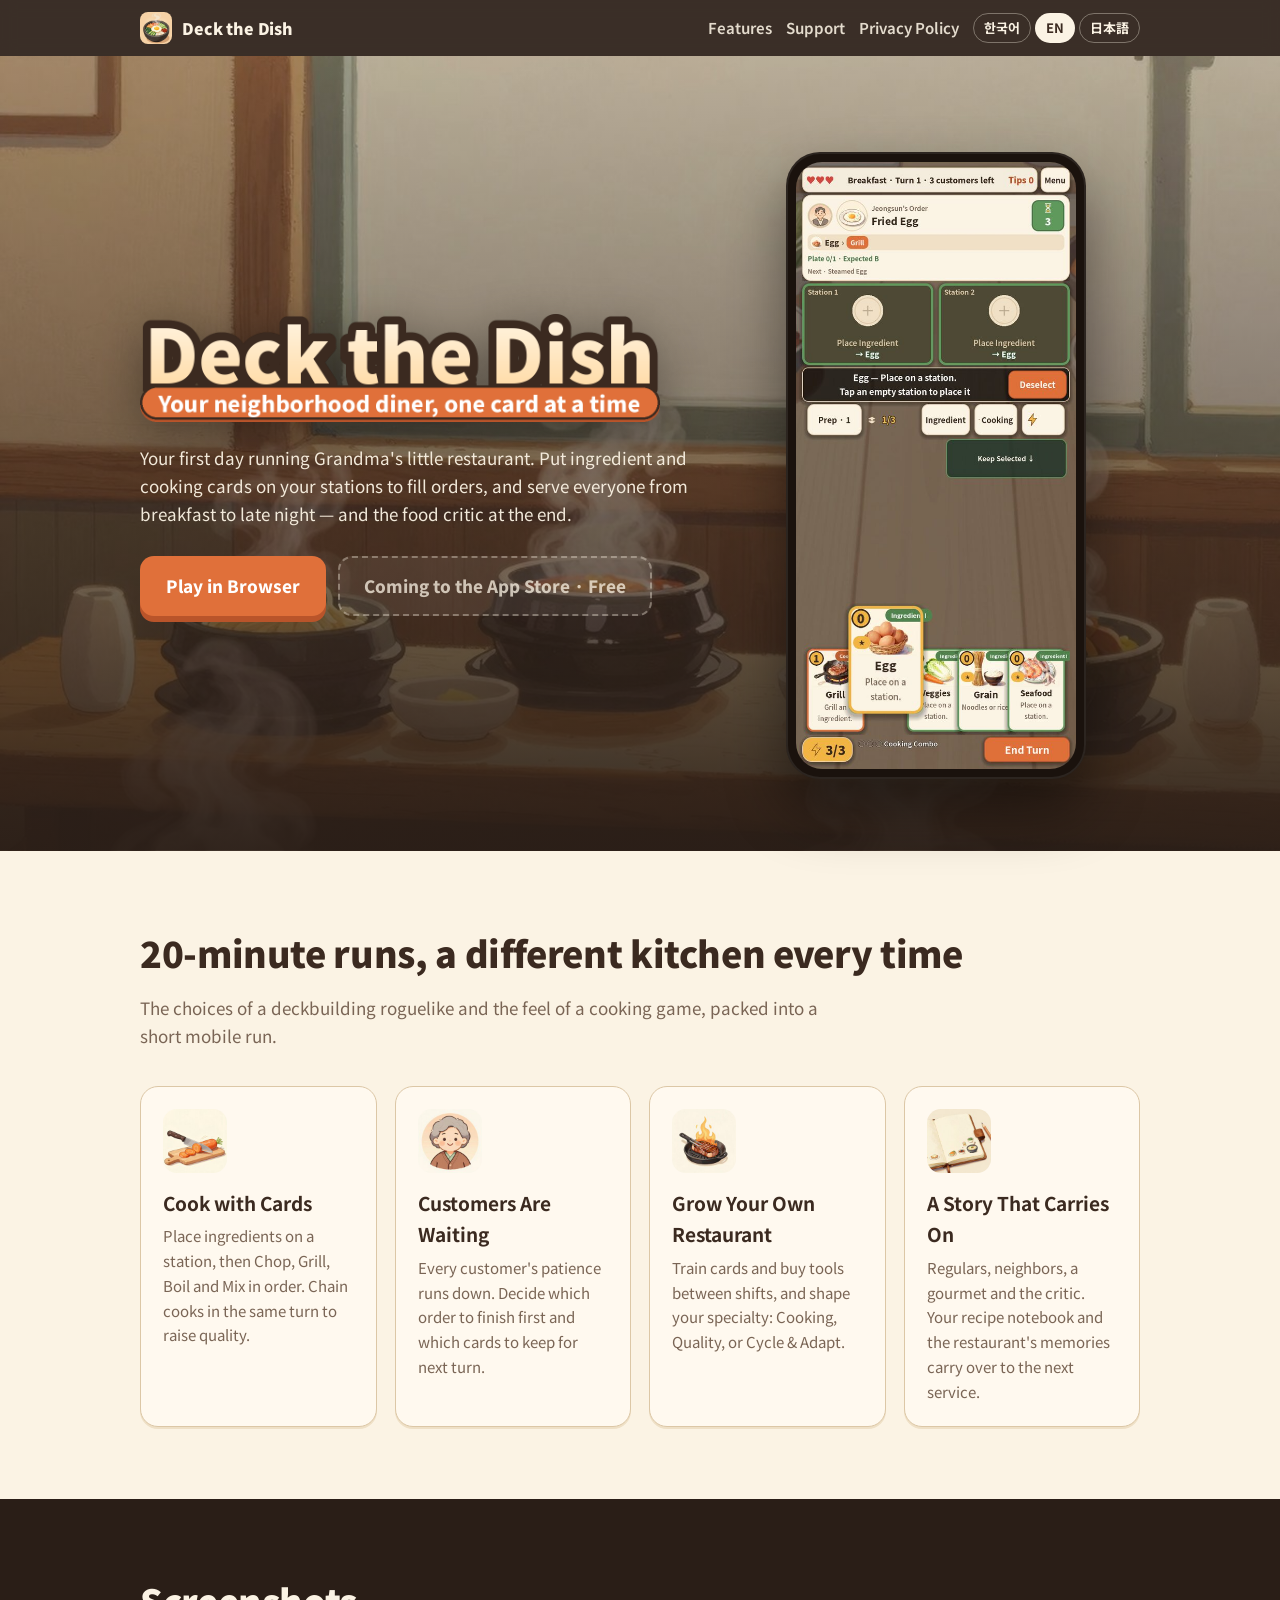
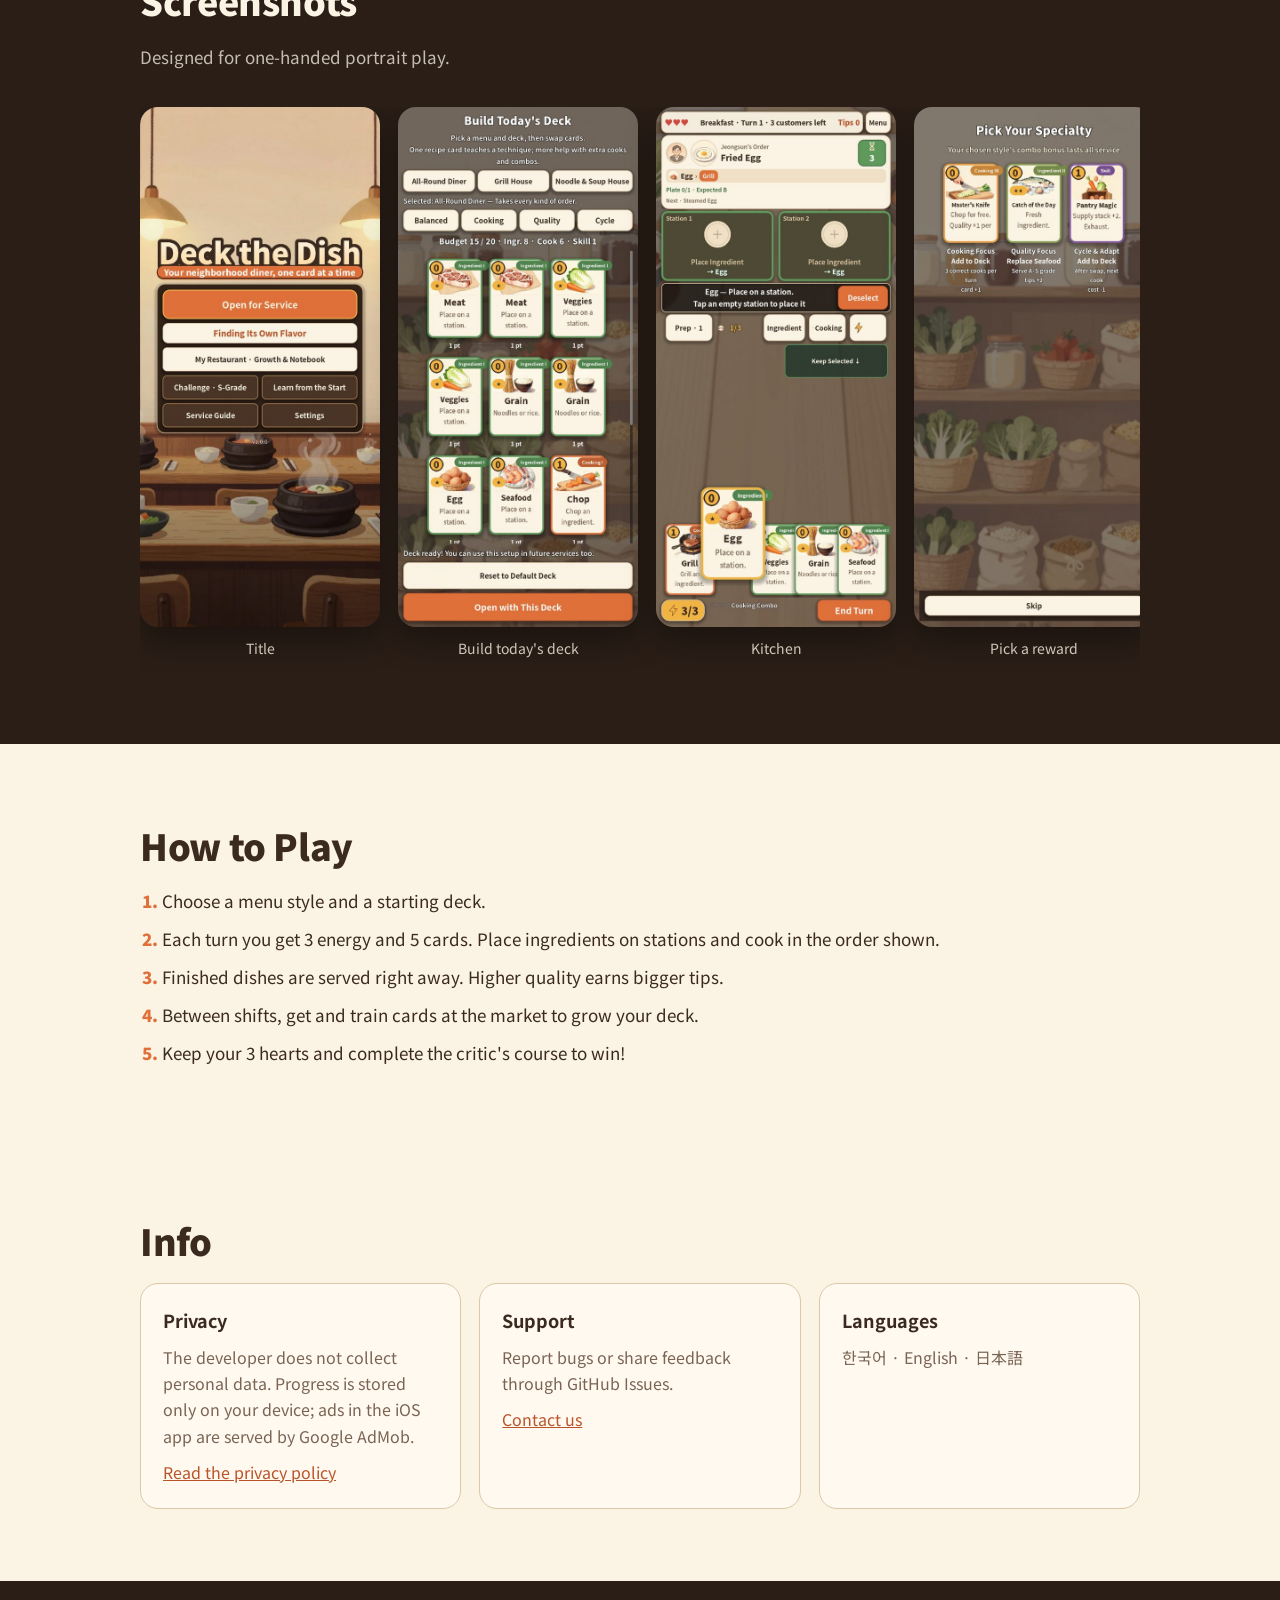
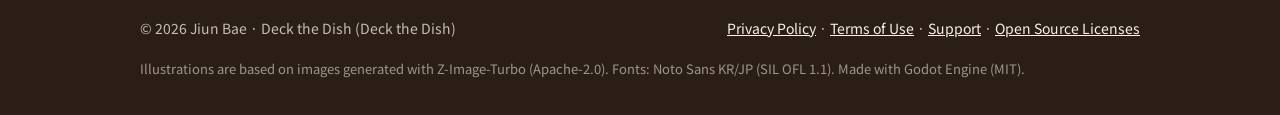
==== index.html @ 9293ccc4 "Launch site: landing, privacy, terms, support, licenses and web build Co-Authored-By: Claude Opus 5." ====
<!doctype html>
<html lang="ko">
<head>
<meta charset="utf-8">
<meta name="viewport" content="width=device-width, initial-scale=1, viewport-fit=cover">
<title>Deck the Dish</title>
<meta name="description" content="주방덱 (Deck the Dish) — 카드로 차리는 동네 식당. A cozy deckbuilding cooking roguelike. キッチンデッキ — カードで営む町の食堂。">
<meta property="og:title" content="주방덱 · Deck the Dish · キッチンデッキ">
<meta property="og:description" content="A cozy deckbuilding cooking roguelike: run Grandma's neighborhood restaurant one card at a time.">
<meta property="og:image" content="https://jiunbae.github.io/deckthedish/assets/og.jpg">
<meta name="theme-color" content="#2a1e17">
<link rel="icon" href="assets/icon-192.png">
<link rel="apple-touch-icon" href="assets/icon-180.png">
<link rel="preconnect" href="https://fonts.googleapis.com">
<link rel="preconnect" href="https://fonts.gstatic.com" crossorigin>
<link href="https://fonts.googleapis.com/css2?family=Noto+Sans+JP:wght@400;700;900&family=Noto+Sans+KR:wght@400;700;900&display=swap" rel="stylesheet">
<link rel="stylesheet" href="style.css">
<script src="site.js" defer></script>
</head>
<body>
<header class="bar">
  <div class="wrap">
    <a class="brand" href="./"><img src="assets/icon-192.png" alt=""><span data-i18n="brand">주방덱</span></a>
    <nav>
      <a href="./#features" data-i18n="nav.features">특징</a>
      <a href="support.html" data-i18n="nav.support">지원</a>
      <a href="privacy.html" data-i18n="nav.privacy">개인정보 처리방침</a>
      <div class="lang" role="group" aria-label="Language">
        <button type="button" data-lang="ko" aria-pressed="true">한국어</button>
        <button type="button" data-lang="en" aria-pressed="false">EN</button>
        <button type="button" data-lang="ja" aria-pressed="false">日本語</button>
      </div>
    </nav>
  </div>
</header>

<main>
  <div class="hero" style="--hero-img: url('assets/hero.jpg')">
    <div class="wrap">
      <div>
        <h1 class="wordmark"><img data-wordmark src="assets/wordmark_ko.png" alt="주방덱 — 카드로 차리는 동네 식당"></h1>
        <p class="lead" data-i18n="hero.lead">할머니의 작은 식당을 맡은 첫 하루.</p>
        <div class="cta">
          <a class="btn primary" href="play/" data-i18n="hero.play">브라우저에서 플레이</a>
          <span class="btn soon" data-i18n="hero.ios">App Store 출시 예정</span>
        </div>
      </div>
      <div class="phone"><img data-shot="kitchen" src="shots/ko/kitchen.jpg" alt="Kitchen screen"></div>
    </div>
  </div>

  <section id="features">
    <div class="wrap">
      <h2 data-i18n="features.title">한 판 20분, 매번 다른 주방</h2>
      <p class="sub" data-i18n="features.sub"></p>
      <div class="features">
        <article class="feature">
          <div class="icon"><img src="assets/f-cook.jpg" alt=""></div>
          <h3 data-i18n="f1.title"></h3><p data-i18n="f1.text"></p>
        </article>
        <article class="feature">
          <div class="icon"><img src="assets/f-customer.jpg" alt=""></div>
          <h3 data-i18n="f2.title"></h3><p data-i18n="f2.text"></p>
        </article>
        <article class="feature">
          <div class="icon"><img src="assets/f-grow.jpg" alt=""></div>
          <h3 data-i18n="f3.title"></h3><p data-i18n="f3.text"></p>
        </article>
        <article class="feature">
          <div class="icon"><img src="assets/f-story.jpg" alt=""></div>
          <h3 data-i18n="f4.title"></h3><p data-i18n="f4.text"></p>
        </article>
      </div>
    </div>
  </section>

  <section class="shots">
    <div class="wrap">
      <h2 data-i18n="shots.title">스크린샷</h2>
      <p class="sub" data-i18n="shots.sub"></p>
      <div class="shot-row">
        <figure><img data-shot="title" src="shots/ko/title.jpg" alt="" loading="lazy"><figcaption data-i18n="shot.1"></figcaption></figure>
        <figure><img data-shot="deck" src="shots/ko/deck.jpg" alt="" loading="lazy"><figcaption data-i18n="shot.2"></figcaption></figure>
        <figure><img data-shot="kitchen" src="shots/ko/kitchen.jpg" alt="" loading="lazy"><figcaption data-i18n="shot.3"></figcaption></figure>
        <figure><img data-shot="reward" src="shots/ko/reward.jpg" alt="" loading="lazy"><figcaption data-i18n="shot.4"></figcaption></figure>
        <figure><img data-shot="shop" src="shots/ko/shop.jpg" alt="" loading="lazy"><figcaption data-i18n="shot.5"></figcaption></figure>
      </div>
    </div>
  </section>

  <section id="how" class="how">
    <div class="wrap">
      <h2 data-i18n="how.title">플레이 방법</h2>
      <ol>
        <li data-i18n="how.1"></li>
        <li data-i18n="how.2"></li>
        <li data-i18n="how.3"></li>
        <li data-i18n="how.4"></li>
        <li data-i18n="how.5"></li>
      </ol>
    </div>
  </section>

  <section id="info">
    <div class="wrap">
      <h2 data-i18n="info.title">안내</h2>
      <div class="info">
        <div class="card">
          <h3 data-i18n="info.privacy.title"></h3>
          <p data-i18n="info.privacy.text"></p>
          <a href="privacy.html" data-i18n="info.privacy.link"></a>
        </div>
        <div class="card" id="support">
          <h3 data-i18n="info.support.title"></h3>
          <p data-i18n="info.support.text"></p>
          <a href="support.html" data-i18n="info.support.link"></a>
        </div>
        <div class="card">
          <h3 data-i18n="info.lang.title"></h3>
          <p data-i18n="info.lang.text"></p>
        </div>
      </div>
    </div>
  </section>
</main>

<footer>
  <div class="wrap">
    <span>© 2026 Jiun Bae · <span data-i18n="brand">주방덱</span> (Deck the Dish)</span>
    <span class="links">
      <a href="privacy.html" data-i18n="nav.privacy">개인정보 처리방침</a> ·
      <a href="terms.html" data-i18n="nav.terms">이용약관</a> ·
      <a href="support.html" data-i18n="nav.support">지원</a> ·
      <a href="licenses.html" data-i18n="nav.licenses">오픈소스 라이선스</a>
    </span>
    <span class="credits" data-i18n="footer.credits"></span>
  </div>
</footer>
</body>
</html>
---- style.css ----
:root {
  --ink: #3b2a20;
  --ink-soft: #7a6555;
  --paper: #fbf3e4;
  --paper-dark: #efe0c6;
  --line: #dcc7a6;
  --bg: #2a1e17;
  --accent: #e0703a;
  --accent-dark: #b9542a;
  --honey: #f2b544;
  --sage: #5f9a5c;
  color-scheme: light;
}

* { box-sizing: border-box; }

html { scroll-behavior: smooth; }

body {
  margin: 0;
  font-family: "Noto Sans KR", "Noto Sans JP", system-ui, -apple-system, "Apple SD Gothic Neo", "Hiragino Sans", sans-serif;
  color: var(--ink);
  background: var(--paper);
  line-height: 1.65;
  -webkit-font-smoothing: antialiased;
}

body:lang(ja) { font-family: "Noto Sans JP", "Noto Sans KR", system-ui, "Hiragino Sans", sans-serif; }

a { color: var(--accent-dark); }

img { max-width: 100%; display: block; }

.wrap { max-width: 1040px; margin: 0 auto; padding-inline: 20px; }

/* 상단 바 */
.bar {
  position: sticky;
  top: 0;
  z-index: 10;
  background: rgba(42, 30, 23, 0.92);
  backdrop-filter: blur(8px);
  color: var(--paper);
}
.bar .wrap { display: flex; align-items: center; gap: 16px; min-height: 56px; flex-wrap: wrap; }
.brand { display: flex; align-items: center; gap: 10px; font-weight: 900; letter-spacing: -0.01em; color: var(--paper); text-decoration: none; }
.brand img { width: 32px; height: 32px; border-radius: 8px; }
.bar nav { margin-left: auto; display: flex; gap: 14px; align-items: center; flex-wrap: wrap; }
.bar nav a { color: var(--paper); text-decoration: none; font-weight: 600; font-size: 15px; opacity: 0.88; }
.bar nav a:hover { opacity: 1; }
.lang { display: flex; gap: 4px; }
.lang button {
  font: inherit; font-size: 13px; font-weight: 700;
  border: 1px solid rgba(251, 243, 228, 0.35); background: transparent; color: var(--paper);
  border-radius: 999px; padding: 3px 10px; cursor: pointer;
}
.lang button[aria-pressed="true"] { background: var(--paper); color: var(--ink); }

/* 첫 화면 */
.hero {
  position: relative;
  color: var(--paper);
  background: var(--bg) center 35% / cover no-repeat;
  background-image: linear-gradient(180deg, rgba(42, 30, 23, 0.25) 0%, rgba(42, 30, 23, 0.55) 55%, rgba(42, 30, 23, 0.95) 100%), var(--hero-img);
  padding-block: 96px 72px;
}
.hero .wrap { display: grid; gap: 40px; grid-template-columns: 1.15fr 0.85fr; align-items: center; }
.hero h1 { font-size: clamp(40px, 7vw, 72px); line-height: 1.05; margin: 0 0 12px; font-weight: 900; letter-spacing: -0.02em; text-shadow: 0 3px 0 rgba(0, 0, 0, 0.35); }
.hero .tagline { font-size: clamp(18px, 2.4vw, 22px); font-weight: 700; margin: 0 0 18px; color: #ffe6c2; }
.hero p.lead { font-size: 17px; max-width: 34em; margin: 0 0 28px; opacity: 0.95; }
.cta { display: flex; gap: 12px; flex-wrap: wrap; }
.btn {
  display: inline-flex; align-items: center; justify-content: center; gap: 8px;
  padding: 14px 24px; border-radius: 14px; font-weight: 800; font-size: 17px; text-decoration: none;
  border: 2px solid transparent; transition: transform 0.15s ease, box-shadow 0.15s ease;
}
.btn:hover { transform: translateY(-2px); }
.btn.primary { background: var(--accent); color: #fff; box-shadow: 0 6px 0 var(--accent-dark); }
.btn.ghost { background: rgba(251, 243, 228, 0.12); color: var(--paper); border-color: rgba(251, 243, 228, 0.5); }
.btn.soon { background: rgba(251, 243, 228, 0.08); color: rgba(251, 243, 228, 0.75); border: 2px dashed rgba(251, 243, 228, 0.35); cursor: default; }
.btn.soon:hover { transform: none; }
.phone {
  justify-self: center;
  width: min(300px, 80vw);
  border-radius: 34px;
  padding: 10px;
  background: #1a120d;
  box-shadow: 0 30px 60px rgba(0, 0, 0, 0.45), inset 0 0 0 2px rgba(255, 255, 255, 0.08);
}
.phone img { border-radius: 26px; width: 100%; aspect-ratio: 720 / 1560; object-fit: cover; }

/* 본문 구역 */
section { padding-block: 72px; }
section h2 { font-size: clamp(26px, 4vw, 36px); margin: 0 0 12px; font-weight: 900; letter-spacing: -0.01em; }
section .sub { color: var(--ink-soft); margin: 0 0 36px; font-size: 17px; max-width: 40em; }

.features { display: grid; grid-template-columns: repeat(auto-fit, minmax(230px, 1fr)); gap: 18px; }
.feature {
  background: #fff9ef; border: 1px solid var(--line); border-radius: 18px; padding: 22px;
  box-shadow: 0 2px 0 var(--paper-dark);
}
.feature .icon { width: 64px; height: 64px; border-radius: 14px; overflow: hidden; margin-bottom: 14px; background: var(--paper-dark); }
.feature .icon img { width: 100%; height: 100%; object-fit: cover; }
.feature h3 { margin: 0 0 6px; font-size: 19px; }
.feature p { margin: 0; color: var(--ink-soft); font-size: 15px; }

.shots { background: var(--bg); color: var(--paper); }
.shots .sub { color: rgba(251, 243, 228, 0.75); }
.shot-row { display: flex; gap: 18px; overflow-x: auto; padding-bottom: 12px; scroll-snap-type: x mandatory; }
.shot-row figure { margin: 0; flex: 0 0 auto; width: min(240px, 62vw); scroll-snap-align: start; }
.shot-row img { border-radius: 18px; aspect-ratio: 720 / 1560; object-fit: cover; width: 100%; box-shadow: 0 14px 30px rgba(0, 0, 0, 0.35); }
.shot-row figcaption { font-size: 14px; margin-top: 10px; opacity: 0.8; text-align: center; }

.how ol { margin: 0; padding-left: 1.3em; display: grid; gap: 10px; font-size: 17px; }
.how li::marker { color: var(--accent); font-weight: 900; }

.info { display: grid; grid-template-columns: repeat(auto-fit, minmax(260px, 1fr)); gap: 18px; }
.info .card { background: #fff9ef; border: 1px solid var(--line); border-radius: 18px; padding: 22px; }
.info h3 { margin: 0 0 8px; font-size: 18px; }
.info p { margin: 0 0 10px; color: var(--ink-soft); }

footer { background: var(--bg); color: rgba(251, 243, 228, 0.75); padding-block: 36px; font-size: 14px; }
footer .wrap { display: flex; gap: 18px; flex-wrap: wrap; justify-content: space-between; }
footer a { color: var(--paper); }

/* 문서 페이지 (개인정보 처리방침) */
.doc { padding-block: 56px 80px; }
.doc .wrap { max-width: 760px; }
.doc h1 { font-size: 34px; margin: 0 0 6px; }
.doc .meta { color: var(--ink-soft); margin: 0 0 32px; }
.doc h2 { font-size: 21px; margin: 32px 0 8px; }
.doc p, .doc li { font-size: 16px; }

[data-lang-block] { display: none; }
[data-lang-block].on { display: block; }

@media (max-width: 760px) {
  .hero { padding-block: 56px 48px; }
  .hero .wrap { grid-template-columns: 1fr; }
  .phone { width: min(240px, 70vw); }
  section { padding-block: 52px; }
}

.doc h3 { font-size: 17px; margin: 22px 0 4px; }
pre.license {
  white-space: pre-wrap; word-break: break-word;
  background: #fff9ef; border: 1px solid var(--line); border-radius: 12px;
  padding: 16px; font-size: 13px; line-height: 1.55; color: var(--ink-soft);
  max-height: 420px; overflow: auto;
}
footer .links a { color: var(--paper); }
footer .credits { flex-basis: 100%; font-size: 13px; opacity: 0.75; }

.hero h1.wordmark { margin: 0 0 22px; }
.hero h1.wordmark img { width: min(520px, 100%); height: auto; filter: drop-shadow(0 10px 24px rgba(0, 0, 0, 0.35)); }
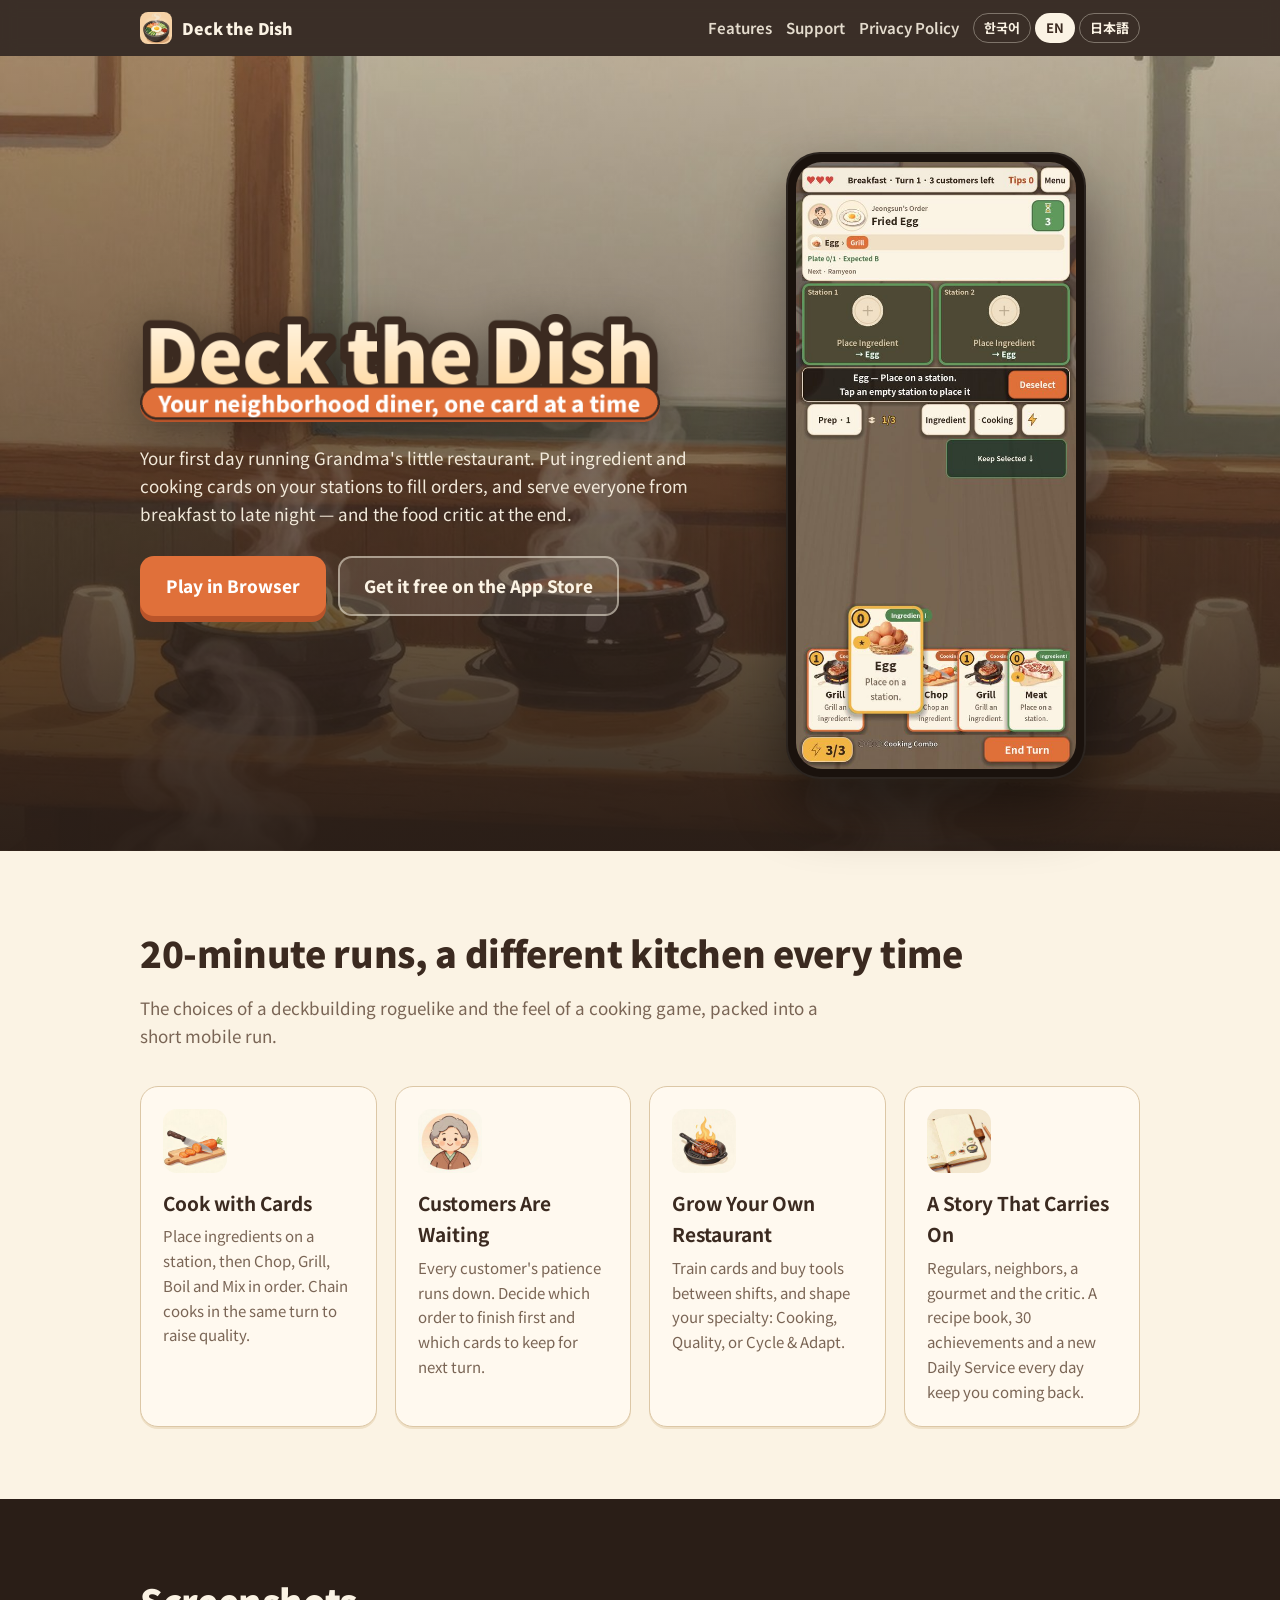
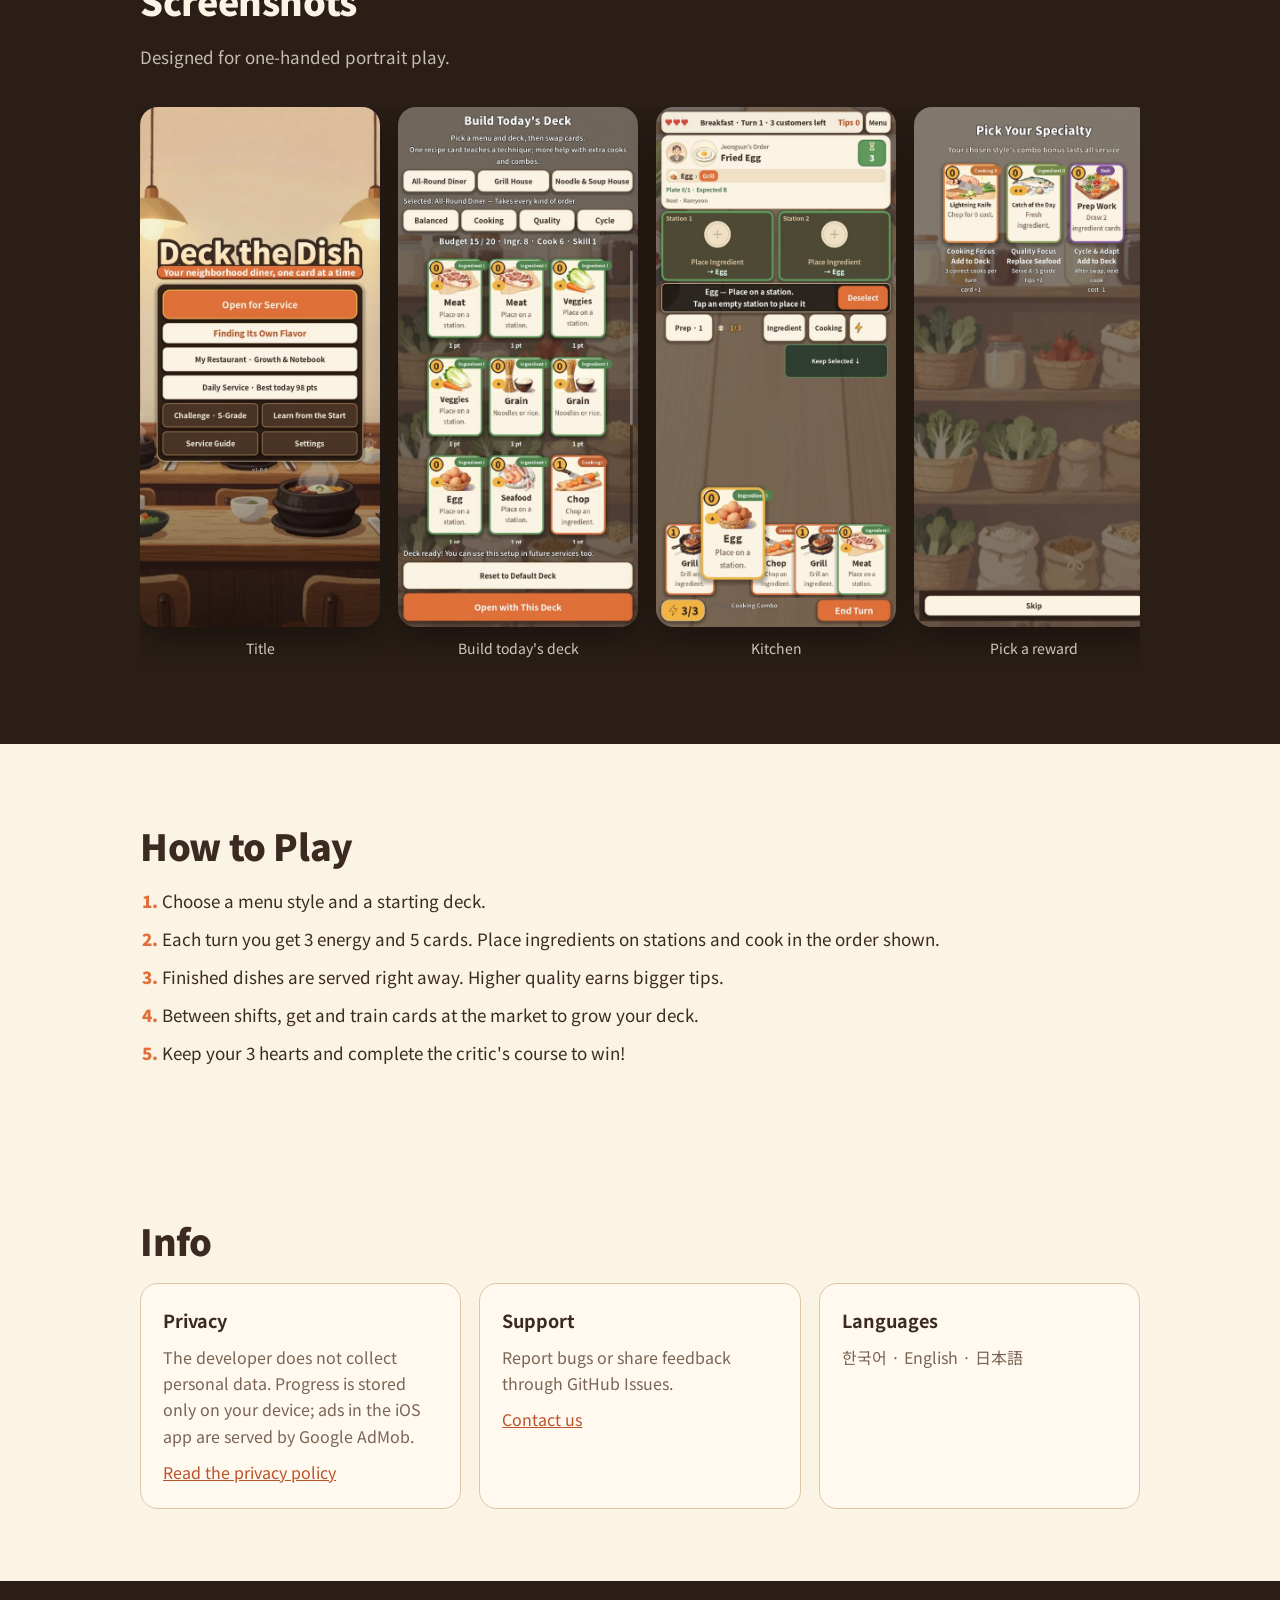
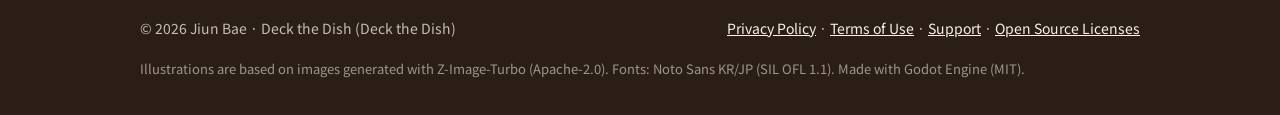
==== commit 3f0c7b49: "Link the App Store listing now that 1.0 is released Co-Authored-By: Claude Opus 5.5 <noreply@anthrop" ====
--- a/index.html
+++ b/index.html
@@ -7,7 +7,7 @@
 <meta name="description" content="주방덱 (Deck the Dish) — 카드로 차리는 동네 식당. A cozy deckbuilding cooking roguelike. キッチンデッキ — カードで営む町の食堂。">
 <meta property="og:title" content="주방덱 · Deck the Dish · キッチンデッキ">
 <meta property="og:description" content="A cozy deckbuilding cooking roguelike: run Grandma's neighborhood restaurant one card at a time.">
-<meta property="og:image" content="https://jiunbae.github.io/deckthedish/assets/og.jpg">
+<meta property="og:image" content="https://jiun.dev/deckthedish/assets/og.jpg">
 <meta name="theme-color" content="#2a1e17">
 <link rel="icon" href="assets/icon-192.png">
 <link rel="apple-touch-icon" href="assets/icon-180.png">
@@ -42,7 +42,7 @@
         <p class="lead" data-i18n="hero.lead">할머니의 작은 식당을 맡은 첫 하루.</p>
         <div class="cta">
           <a class="btn primary" href="play/" data-i18n="hero.play">브라우저에서 플레이</a>
-          <span class="btn soon" data-i18n="hero.ios">App Store 출시 예정</span>
+          <a class="btn ghost" href="https://apps.apple.com/app/id6821381387" data-i18n="hero.ios">App Store에서 받기</a>
         </div>
       </div>
       <div class="phone"><img data-shot="kitchen" src="shots/ko/kitchen.jpg" alt="Kitchen screen"></div>
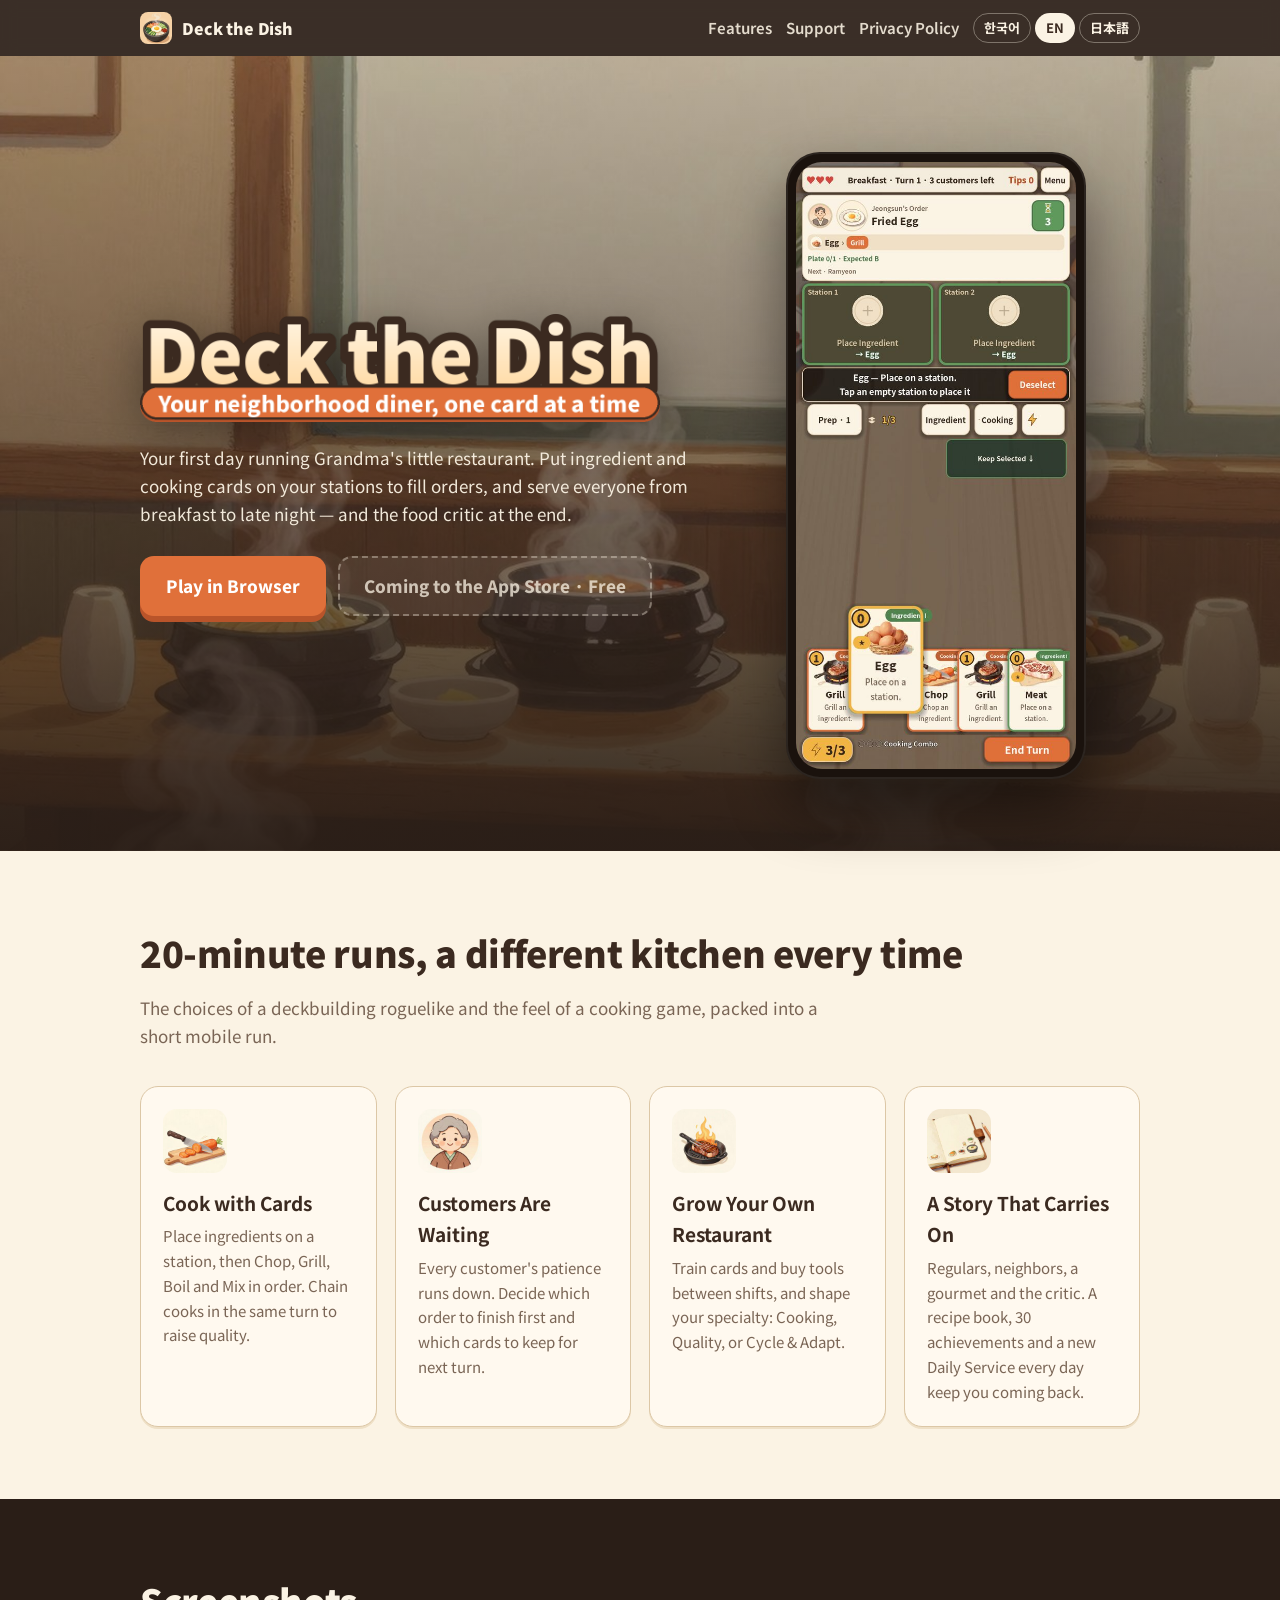
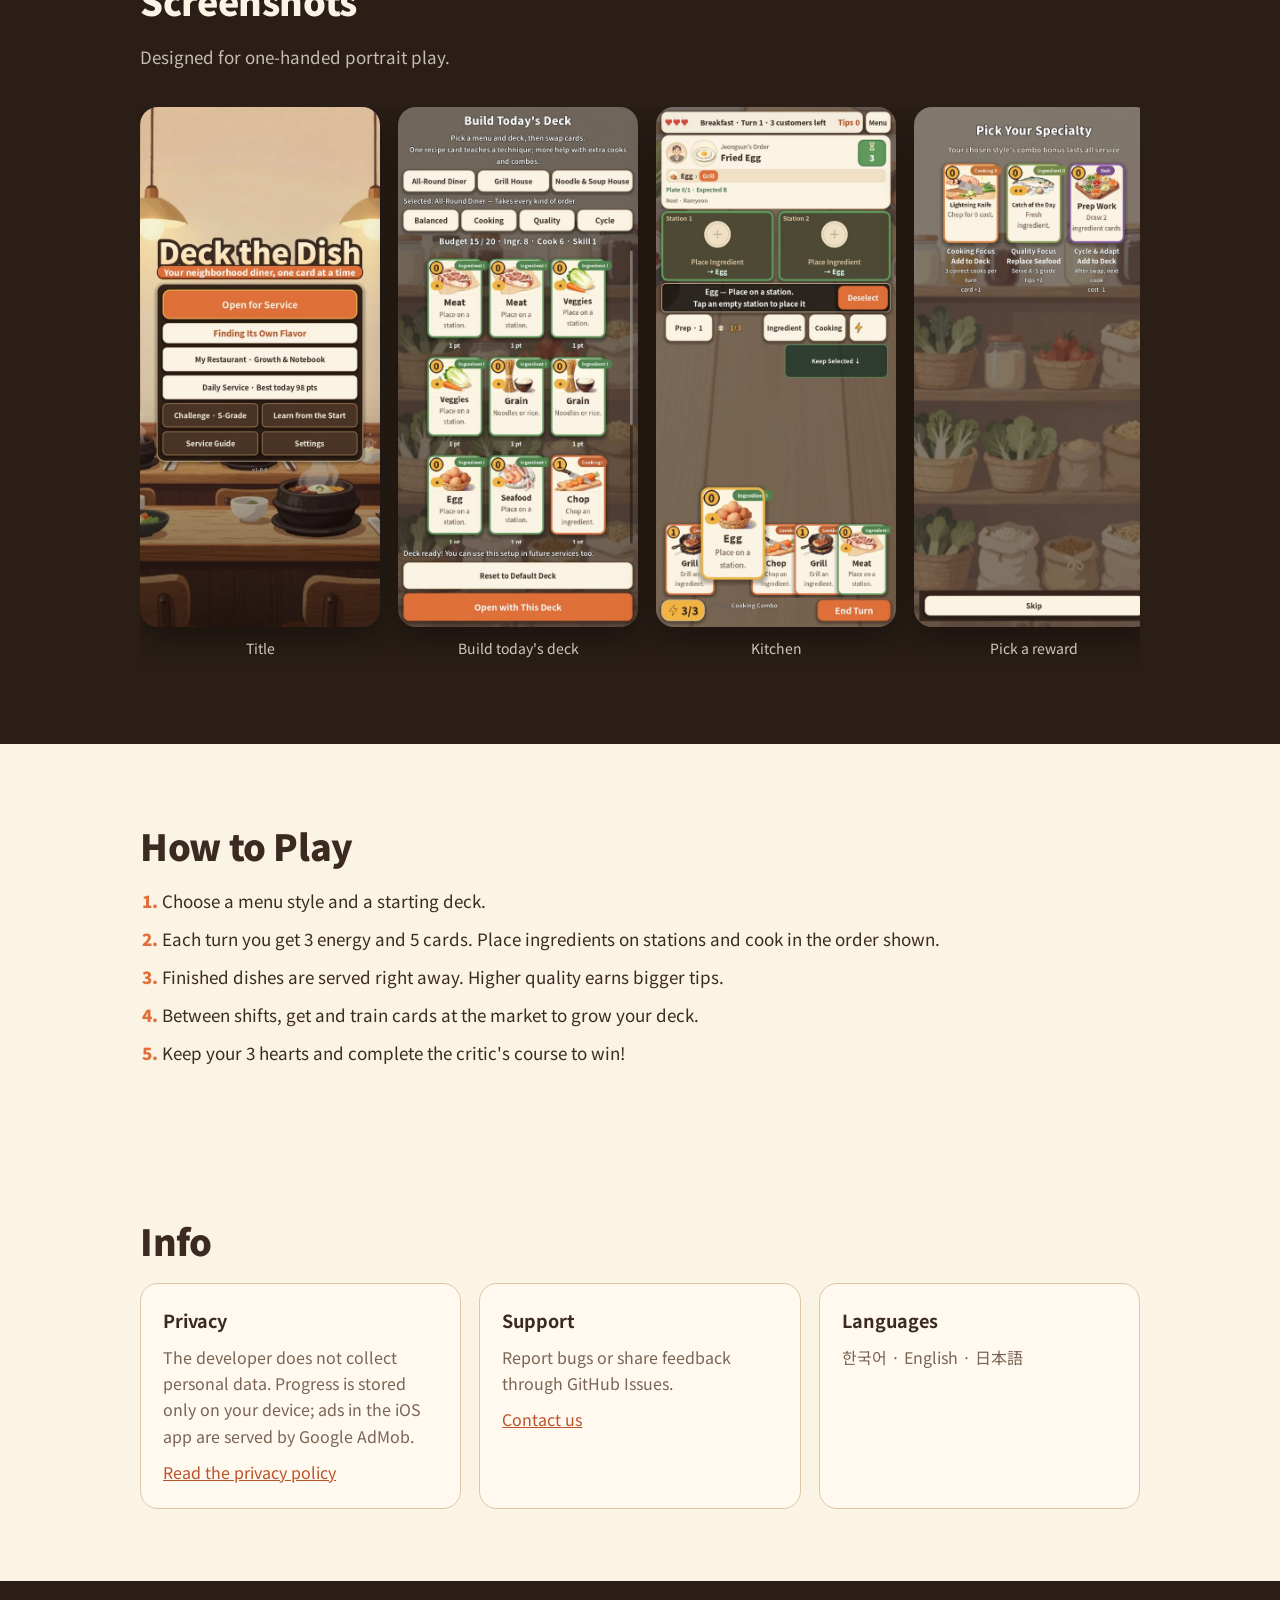
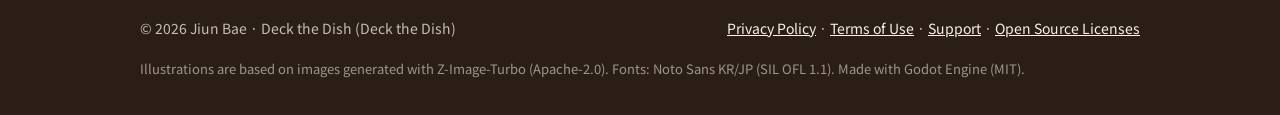
==== commit 4080cbf8: "Back to 'coming soon' while the app is paused from sale Co-Authored-By: Claude Opus 5.5 <noreply@ant" ====
--- a/index.html
+++ b/index.html
@@ -42,7 +42,7 @@
         <p class="lead" data-i18n="hero.lead">할머니의 작은 식당을 맡은 첫 하루.</p>
         <div class="cta">
           <a class="btn primary" href="play/" data-i18n="hero.play">브라우저에서 플레이</a>
-          <a class="btn ghost" href="https://apps.apple.com/app/id6821381387" data-i18n="hero.ios">App Store에서 받기</a>
+          <span class="btn soon" data-i18n="hero.ios">App Store 출시 예정</span>
         </div>
       </div>
       <div class="phone"><img data-shot="kitchen" src="shots/ko/kitchen.jpg" alt="Kitchen screen"></div>
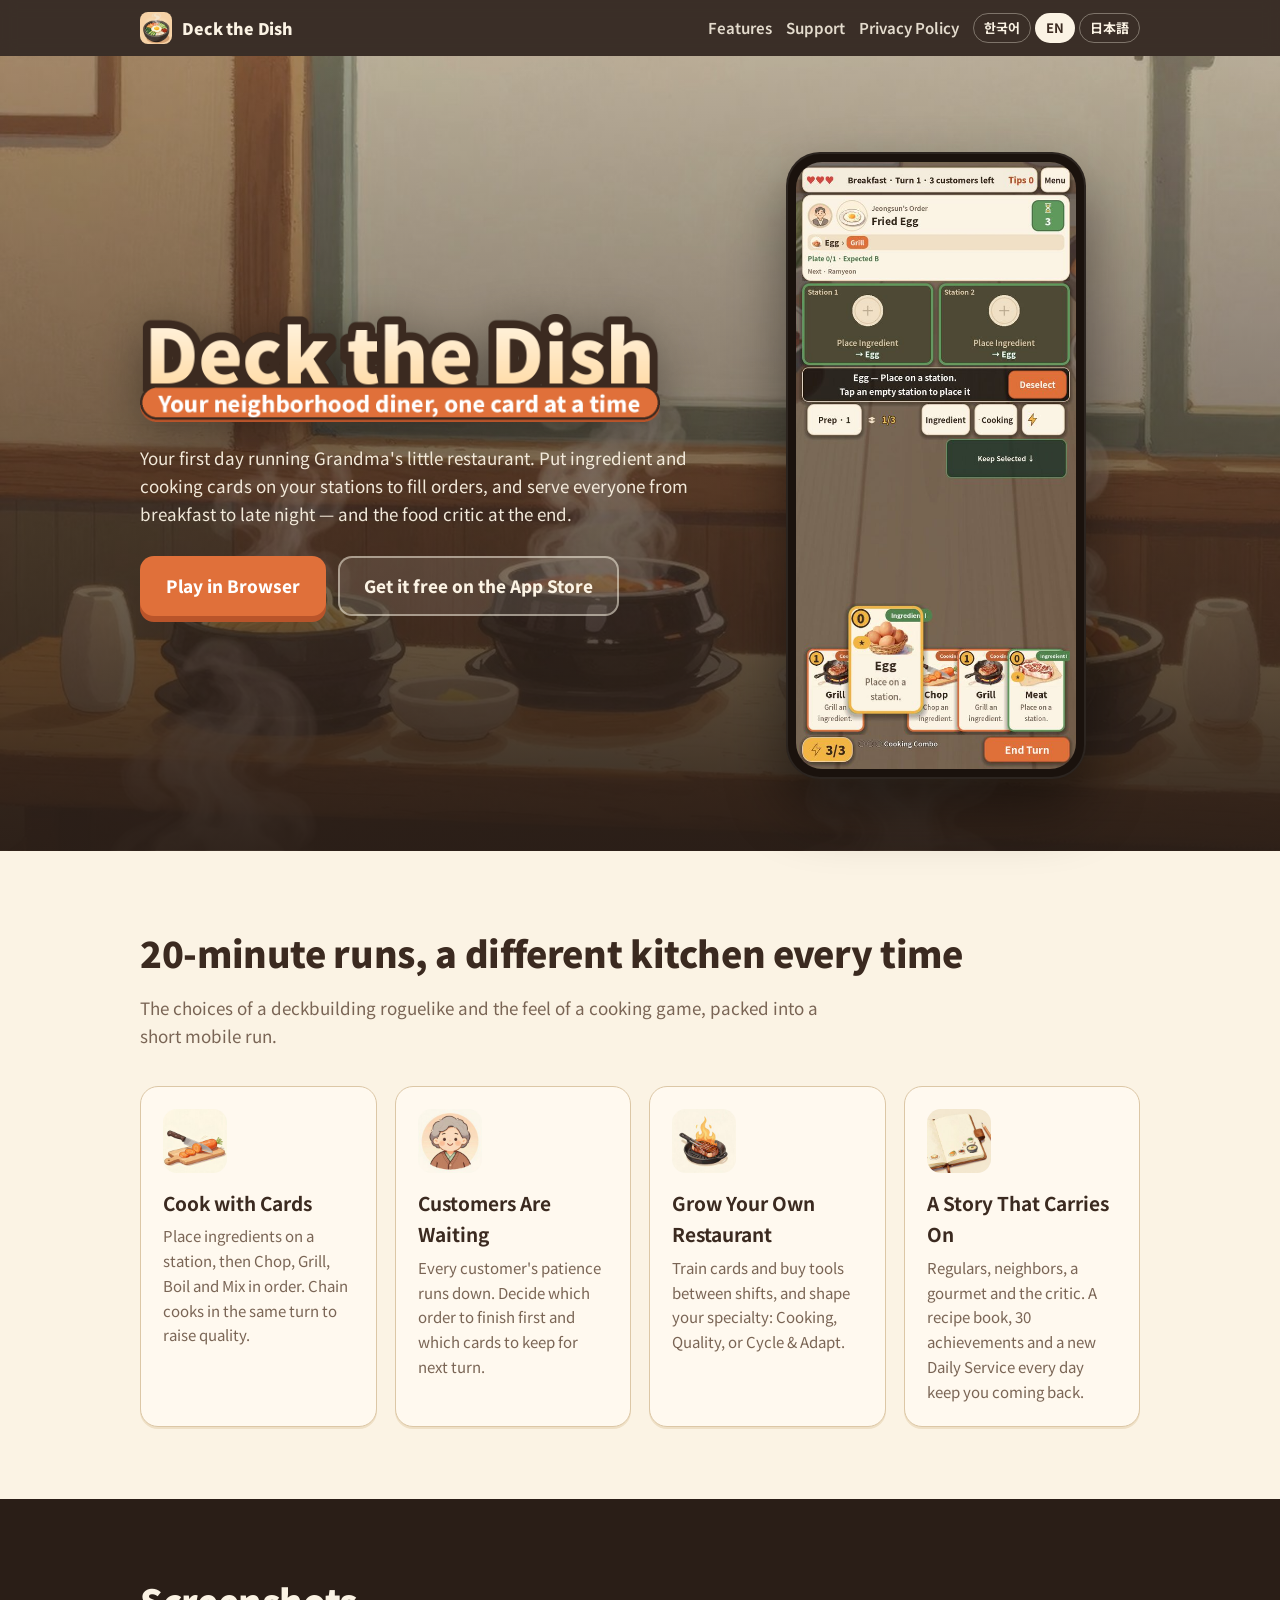
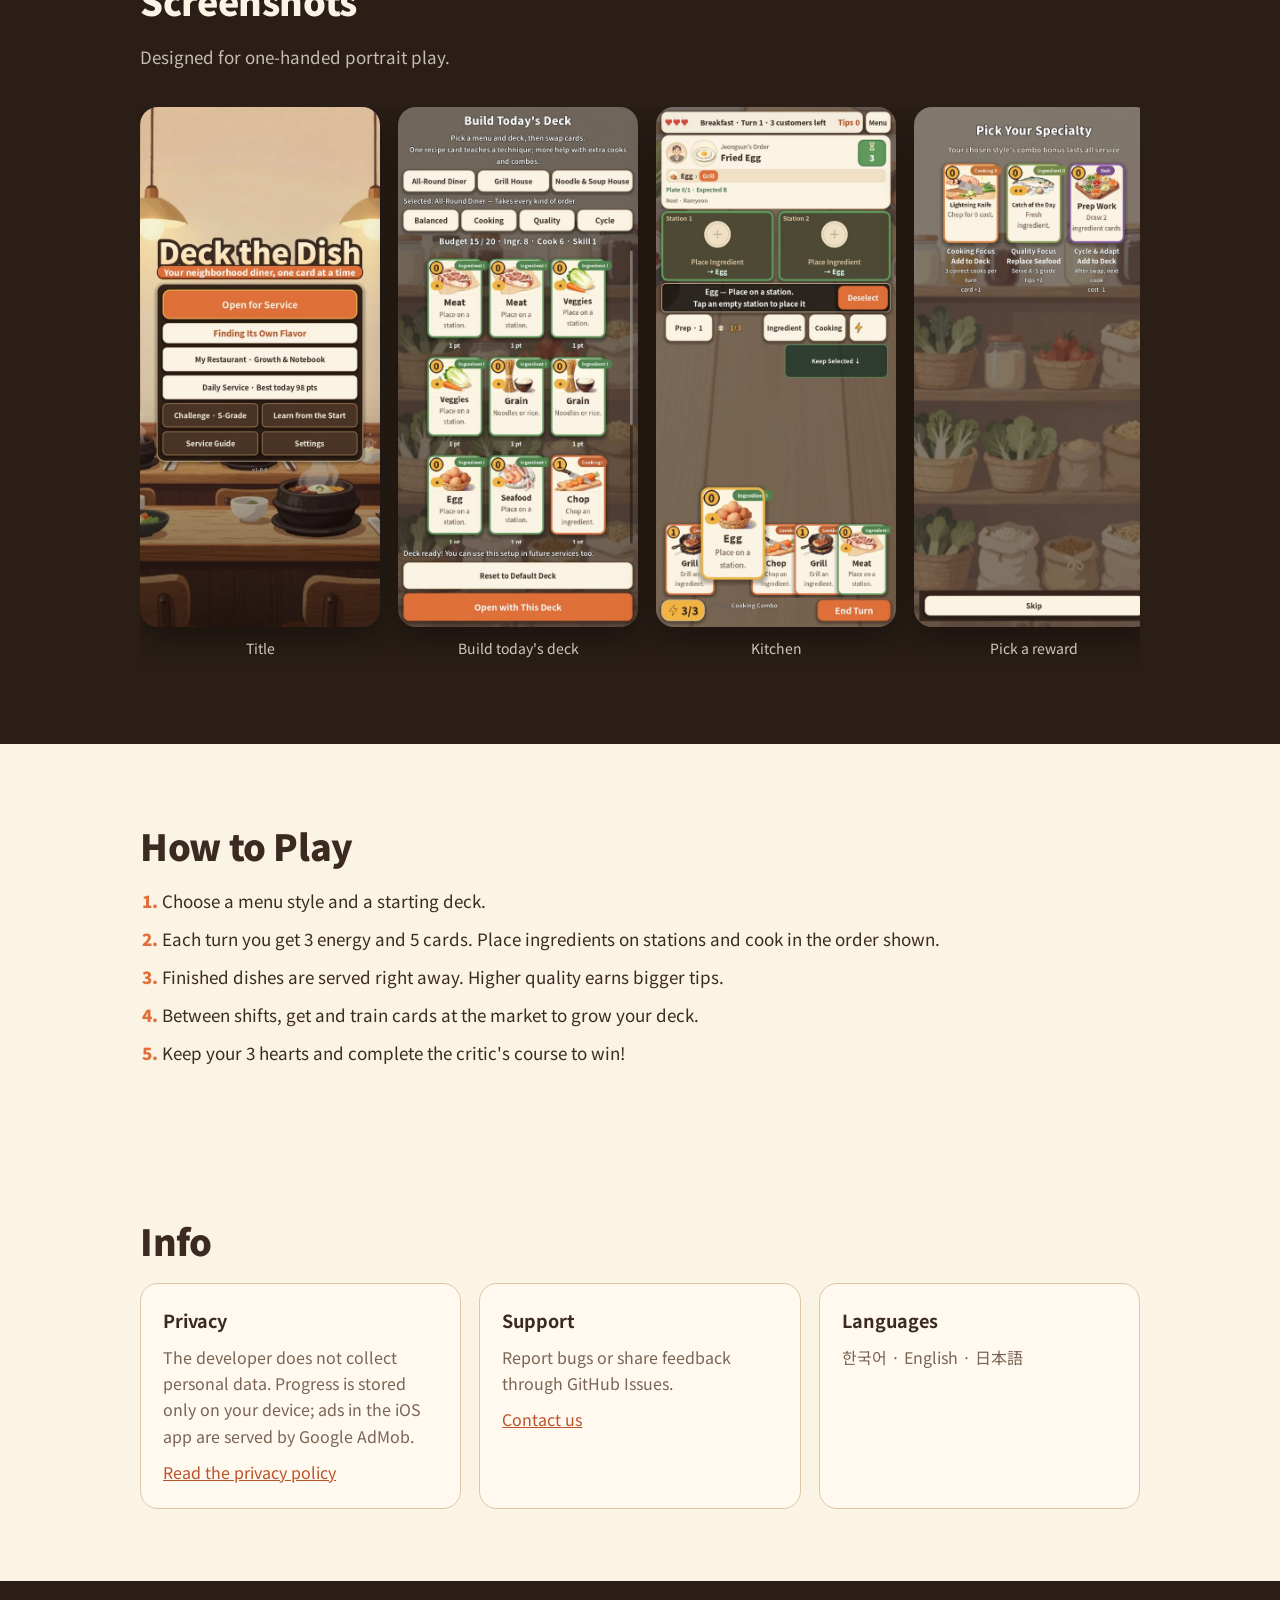
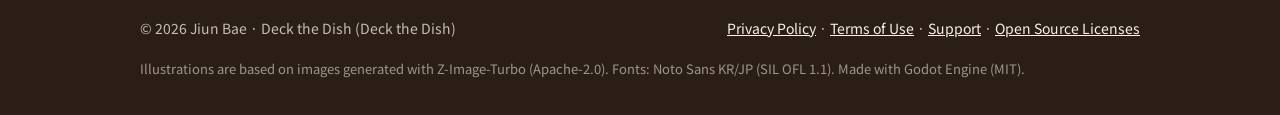
==== commit c94aeebd: "Link the App Store listing again now that 1.1 is released" ====
--- a/index.html
+++ b/index.html
@@ -42,7 +42,7 @@
         <p class="lead" data-i18n="hero.lead">할머니의 작은 식당을 맡은 첫 하루.</p>
         <div class="cta">
           <a class="btn primary" href="play/" data-i18n="hero.play">브라우저에서 플레이</a>
-          <span class="btn soon" data-i18n="hero.ios">App Store 출시 예정</span>
+          <a class="btn ghost" href="https://apps.apple.com/app/id6821381387" data-i18n="hero.ios">App Store에서 받기</a>
         </div>
       </div>
       <div class="phone"><img data-shot="kitchen" src="shots/ko/kitchen.jpg" alt="Kitchen screen"></div>
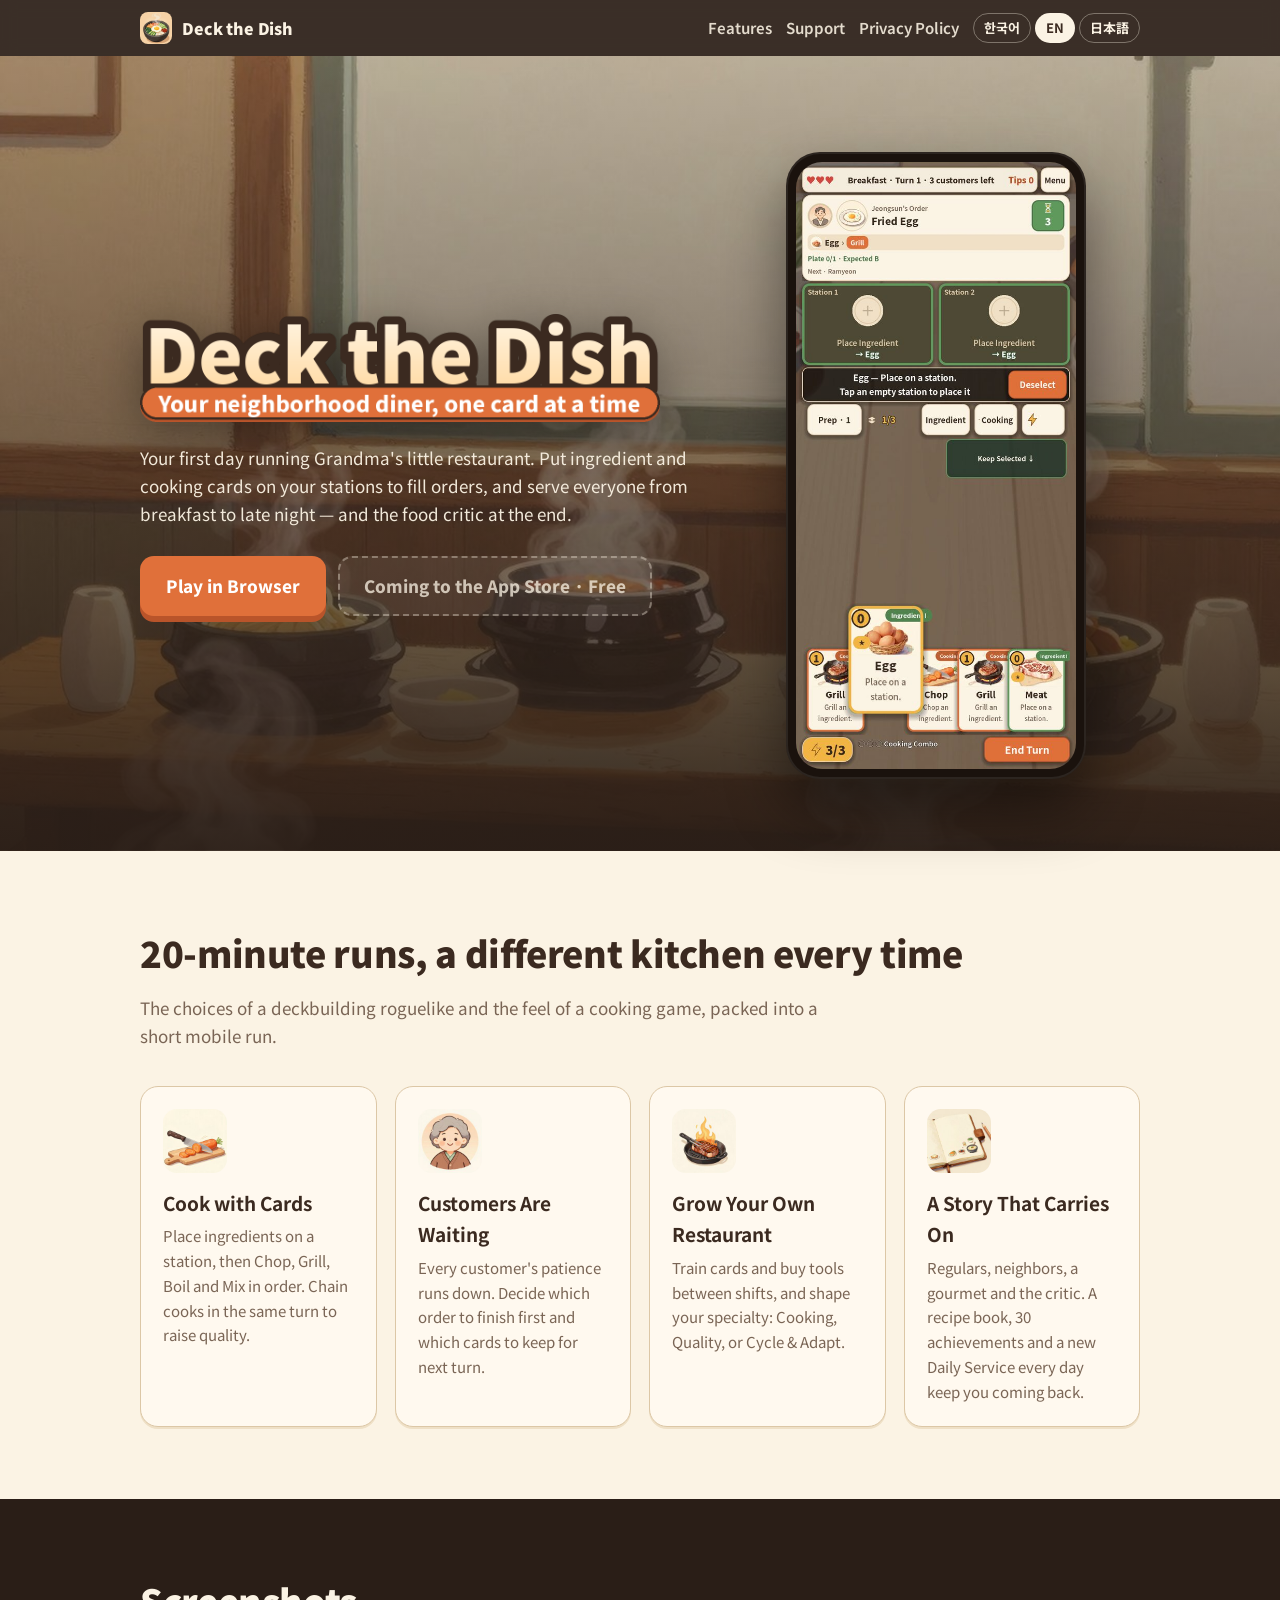
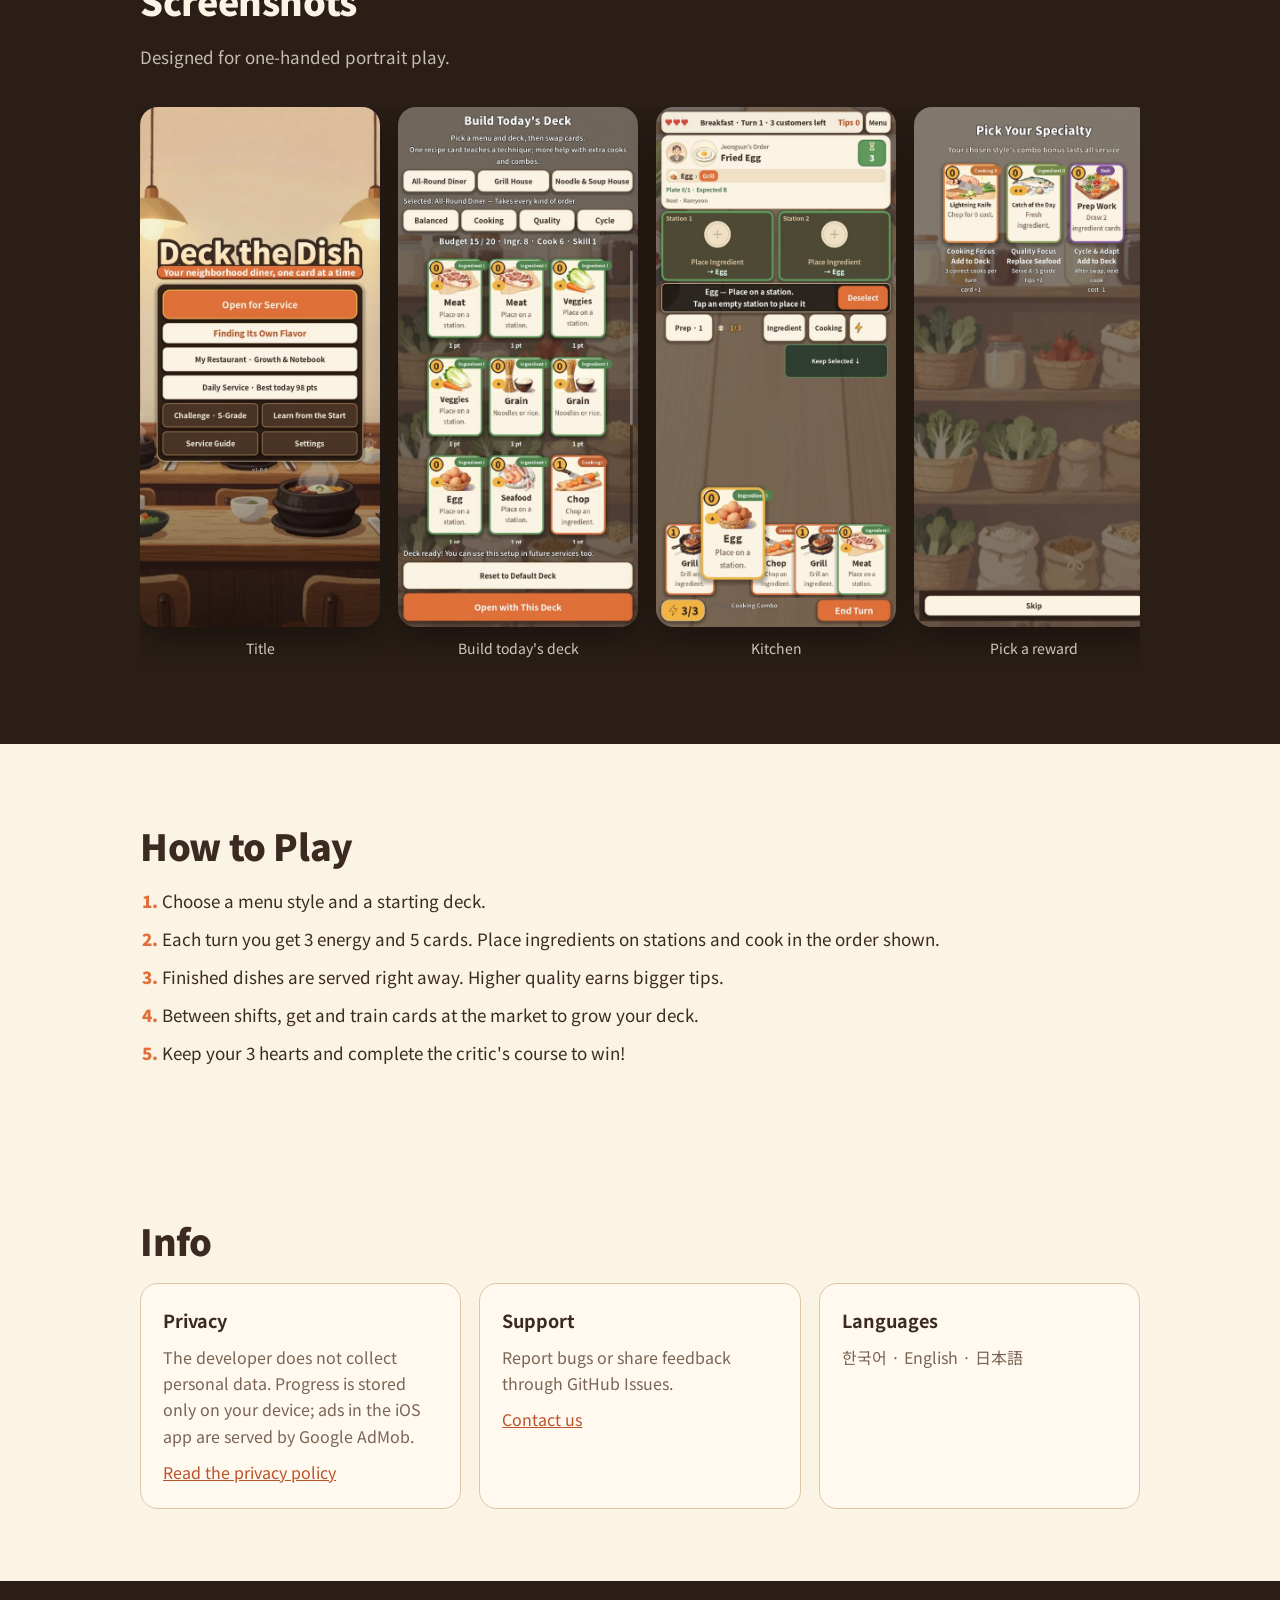
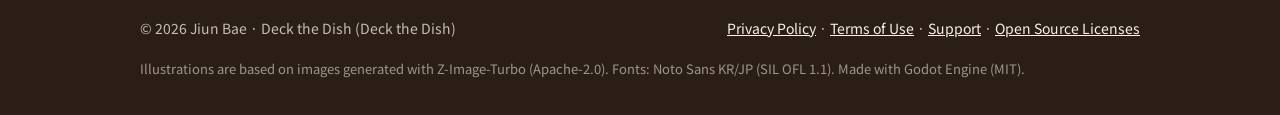
==== commit c87d1a11: "Back to 'coming soon' while sale is paused for 1.1.1" ====
--- a/index.html
+++ b/index.html
@@ -42,7 +42,7 @@
         <p class="lead" data-i18n="hero.lead">할머니의 작은 식당을 맡은 첫 하루.</p>
         <div class="cta">
           <a class="btn primary" href="play/" data-i18n="hero.play">브라우저에서 플레이</a>
-          <a class="btn ghost" href="https://apps.apple.com/app/id6821381387" data-i18n="hero.ios">App Store에서 받기</a>
+          <span class="btn soon" data-i18n="hero.ios">App Store 출시 예정</span>
         </div>
       </div>
       <div class="phone"><img data-shot="kitchen" src="shots/ko/kitchen.jpg" alt="Kitchen screen"></div>
